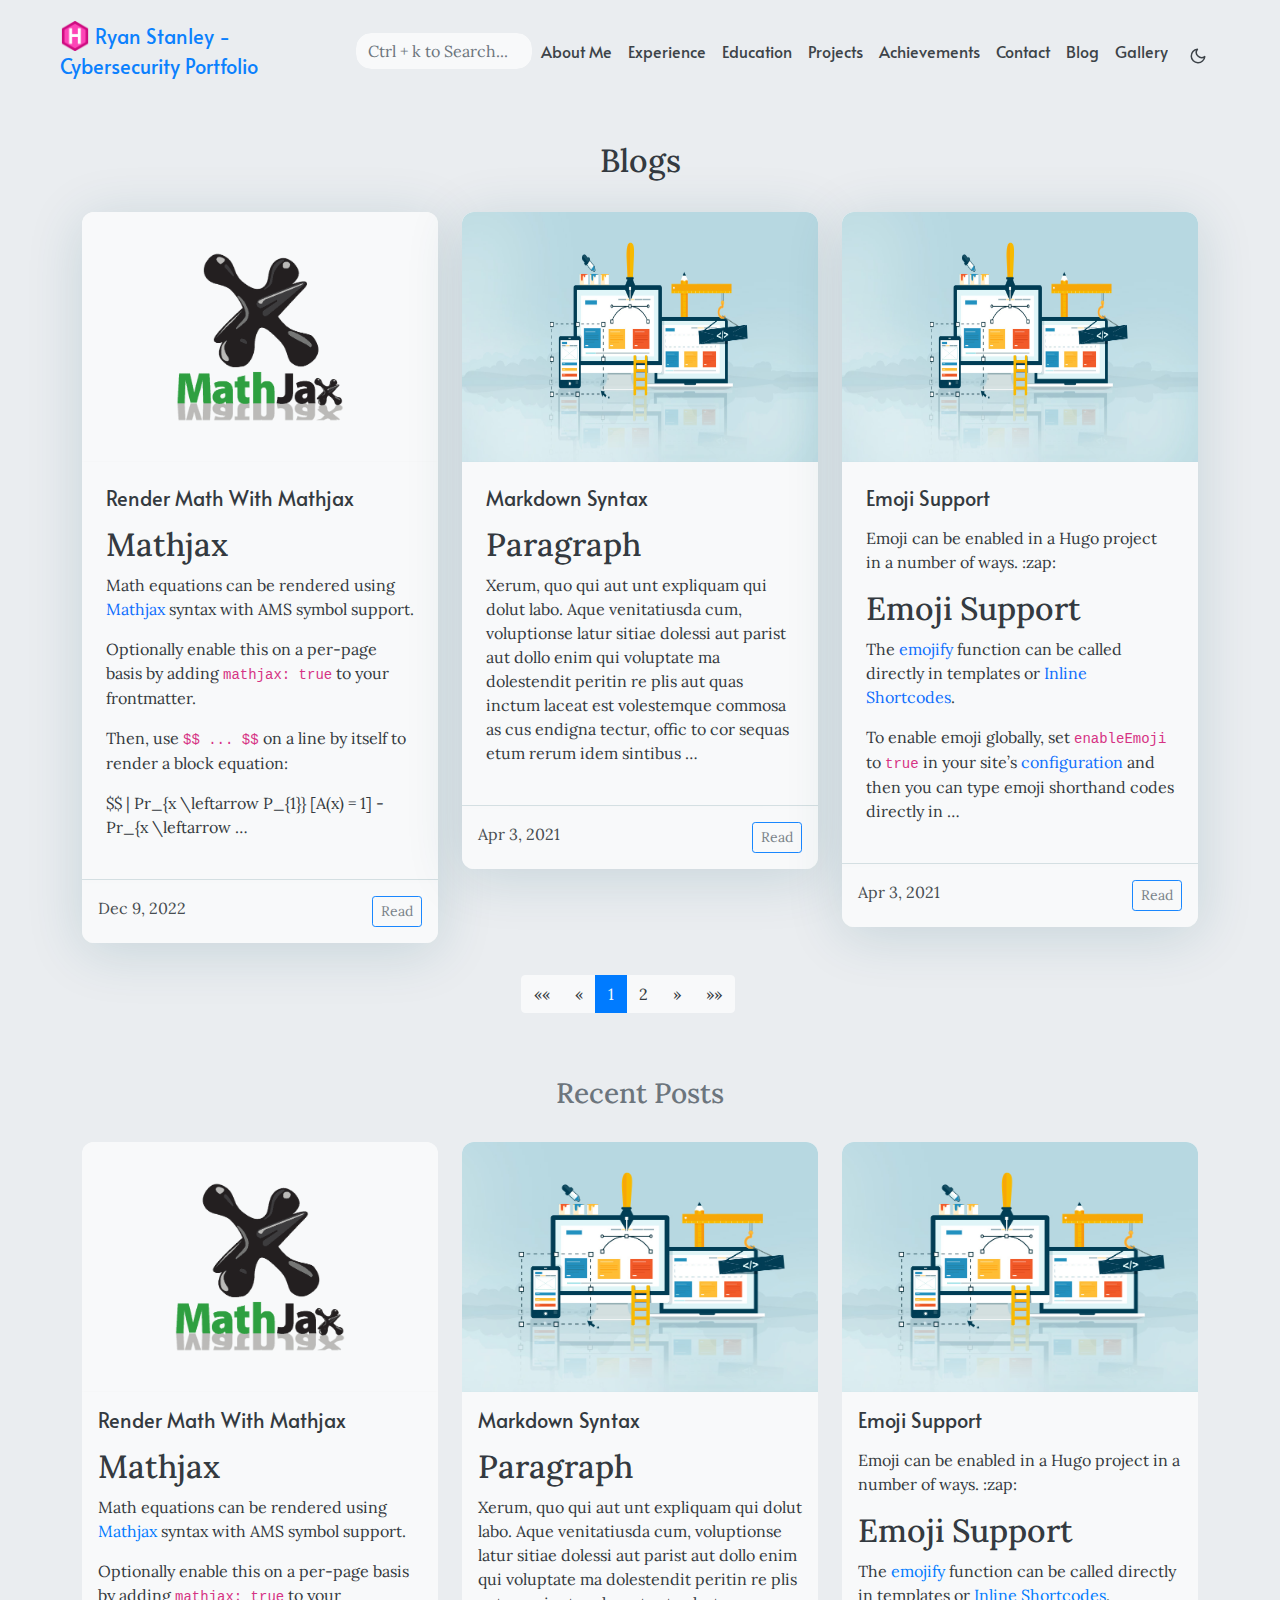
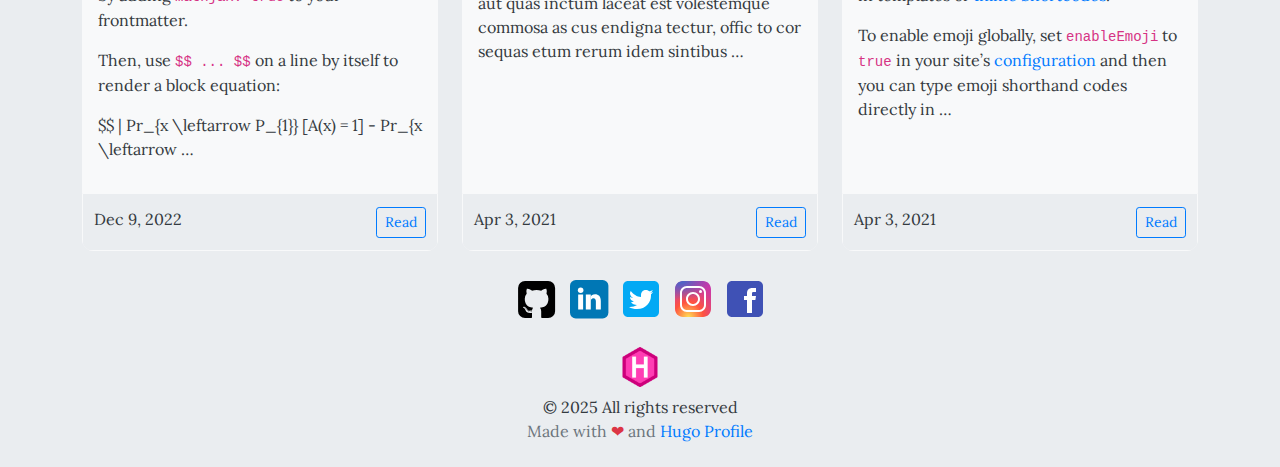
==== blogs/index.html @ 2f45b4c3 "New Theme - Replace Toha with Hugo Profile" ====
<!DOCTYPE html>
<html lang="en">

<head><meta charset="UTF-8">
<meta name="viewport" content="width=device-width, initial-scale=1.0">
<meta http-equiv="X-UA-Compatible" content="ie=edge">
<meta http-equiv="Accept-CH" content="DPR, Viewport-Width, Width">
<link rel="icon" href=/fav.png type="image/gif">


<link rel="preconnect" href="https://fonts.googleapis.com">
<link rel="preconnect" href="https://fonts.gstatic.com" crossorigin>
<link rel="preload"
      as="style"
      href="https://fonts.googleapis.com/css2?family=Alata&family=Lora:ital,wght@0,400;0,500;0,600;0,700;1,400;1,500;1,600;1,700&family=Roboto:ital,wght@0,100;0,300;0,400;0,500;0,700;0,900;1,100;1,300;1,400;1,500;1,700;1,900&display=swap"
>
<link rel="stylesheet"
      href="https://fonts.googleapis.com/css2?family=Alata&family=Lora:ital,wght@0,400;0,500;0,600;0,700;1,400;1,500;1,600;1,700&family=Roboto:ital,wght@0,100;0,300;0,400;0,500;0,700;0,900;1,100;1,300;1,400;1,500;1,700;1,900&display=swap"
      media="print" onload="this.media='all'" />
<noscript>
  <link
          href="https://fonts.googleapis.com/css2?family=Alata&family=Lora:ital,wght@0,400;0,500;0,600;0,700;1,400;1,500;1,600;1,700&family=Roboto:ital,wght@0,100;0,300;0,400;0,500;0,700;0,900;1,100;1,300;1,400;1,500;1,700;1,900&display=swap"
          rel="stylesheet">
</noscript>


<link rel="stylesheet" href="/css/font.css" media="all">



<meta property="og:url" content="https://hugo-profile.netlify.app/blogs/">
  <meta property="og:site_name" content="Ryan Stanley - Cybersecurity Portfolio">
  <meta property="og:title" content="Blogs">
  <meta property="og:description" content="Text about my cool site">
  <meta property="og:locale" content="en_us">
  <meta property="og:type" content="website">


  <meta name="twitter:card" content="summary">
  <meta name="twitter:title" content="Blogs">
  <meta name="twitter:description" content="Text about my cool site">


<link rel="stylesheet" href="/bootstrap-5/css/bootstrap.min.css" media="all"><link rel="stylesheet" href="/css/header.css" media="all">
<link rel="stylesheet" href="/css/footer.css" media="all">


<link rel="stylesheet" href="/css/theme.css" media="all">

<style>
    :root {
        --text-color: #343a40;
        --text-secondary-color: #6c757d;
        --text-link-color: #007bff;
        --background-color: #eaedf0;
        --secondary-background-color: #64ffda1a;
        --primary-color: #007bff;
        --secondary-color: #f8f9fa;

         
        --text-color-dark: #e4e6eb;
        --text-secondary-color-dark: #b0b3b8;
        --text-link-color-dark: #ffffff;
        --background-color-dark: #18191a;
        --secondary-background-color-dark: #212529;
        --primary-color-dark: #ffffff;
        --secondary-color-dark: #212529;
    }
    body {
        font-size: 1rem;
        font-weight: 400;
        line-height: 1.5;
        text-align: left;
    }

    html {
        background-color: var(--background-color) !important;
    }

    body::-webkit-scrollbar {
        height: 0px;
        width: 8px;
        background-color: var(--background-color);
    }

    ::-webkit-scrollbar-track {
        border-radius: 1rem;
    }

    ::-webkit-scrollbar-thumb {
        border-radius: 1rem;
        background: #b0b0b0;
        outline: 1px solid var(--background-color);
    }

    #search-content::-webkit-scrollbar {
        width: .5em;
        height: .1em;
        background-color: var(--background-color);
    }
</style>



<meta name="description" content="Blogs of Ryan Stanley - Cybersecurity Portfolio">
<link rel="stylesheet" href="/css/list.css" media="all">


  
  

  <title>
Blogs | Ryan Stanley - Cybersecurity Portfolio

  </title>
</head>

<body class="light">
  
  
<script>
    let localStorageValue = localStorage.getItem("pref-theme");
    let mediaQuery = window.matchMedia('(prefers-color-scheme: dark)').matches;

    switch (localStorageValue) {
        case "dark":
            document.body.classList.add('dark');
            break;
        case "light":
            document.body.classList.remove('dark');
            break;
        default:
            if (mediaQuery) {
                document.body.classList.add('dark');
            }
            break;
    }
</script>




<script>
    var prevScrollPos = window.pageYOffset;
    window.addEventListener("scroll", function showHeaderOnScroll() {
        let profileHeaderElem = document.getElementById("profileHeader");
        let currentScrollPos = window.pageYOffset;
        let resetHeaderStyle = false;
        let showNavBarOnScrollUp =  true ;
        let showNavBar = showNavBarOnScrollUp ? prevScrollPos > currentScrollPos : currentScrollPos > 0;
        if (showNavBar) {
            profileHeaderElem.classList.add("showHeaderOnTop");
        } else {
            resetHeaderStyle = true;
        }
        if(currentScrollPos === 0) {
            resetHeaderStyle = true;
        }
        if(resetHeaderStyle) {
            profileHeaderElem.classList.remove("showHeaderOnTop");
        }
        prevScrollPos = currentScrollPos;
    });
</script>



<header id="profileHeader">
    <nav class="pt-3 navbar navbar-expand-lg animate">
        <div class="container-fluid mx-xs-2 mx-sm-5 mx-md-5 mx-lg-5">
            
            <a class="navbar-brand primary-font text-wrap" href="/">
                
                <img src="/fav.png" width="30" height="30"
                    class="d-inline-block align-top">
                Ryan Stanley - Cybersecurity Portfolio
                
            </a>

            
                <div>
                    <input id="search" autocomplete="off" class="form-control mr-sm-2 d-none d-md-block" placeholder='Ctrl &#43; k to Search...'
                        aria-label="Search" oninput="searchOnChange(event)">
                </div>
            

            
            <button class="navbar-toggler" type="button" data-bs-toggle="collapse" data-bs-target="#navbarContent"
                aria-controls="navbarContent" aria-expanded="false" aria-label="Toggle navigation">
                <svg aria-hidden="true" height="24" viewBox="0 0 16 16" version="1.1" width="24" data-view-component="true">
                    <path fill-rule="evenodd" d="M1 2.75A.75.75 0 011.75 2h12.5a.75.75 0 110 1.5H1.75A.75.75 0 011 2.75zm0 5A.75.75 0 011.75 7h12.5a.75.75 0 110 1.5H1.75A.75.75 0 011 7.75zM1.75 12a.75.75 0 100 1.5h12.5a.75.75 0 100-1.5H1.75z"></path>
                </svg>
            </button>

            
            <div class="collapse navbar-collapse text-wrap primary-font" id="navbarContent">
                <ul class="navbar-nav ms-auto text-center">
                    
                        <li class="nav-item navbar-text d-block d-md-none">
                            <div class="nav-link">
                                <input id="search" autocomplete="off" class="form-control mr-sm-2" placeholder='Ctrl &#43; k to Search...' aria-label="Search" oninput="searchOnChange(event)">
                            </div>
                        </li>
                    

                    
                    <li class="nav-item navbar-text">
                        <a class="nav-link" href="/#about" aria-label="about">
                            About Me
                        </a>
                    </li>
                    

                    
                    <li class="nav-item navbar-text">
                        <a class="nav-link" href="/#experience"
                            aria-label="experience">
                            Experience
                        </a>
                    </li>
                    

                    
                    <li class="nav-item navbar-text">
                        <a class="nav-link" href="/#education"
                            aria-label="education">
                            Education
                        </a>
                    </li>
                    

                    
                    <li class="nav-item navbar-text">
                        <a class="nav-link" href="/#projects"
                            aria-label="projects">
                            Projects
                        </a>
                    </li>
                    

                    
                    <li class="nav-item navbar-text">
                        <a class="nav-link" href="/#achievements"
                            aria-label="achievements">
                            Achievements
                        </a>
                    </li>
                    

                    
                    <li class="nav-item navbar-text">
                        <a class="nav-link" href="/#contact"
                            aria-label="contact">
                            Contact
                        </a>
                    </li>
                    

                    

                    
                    
                    
                    
                    <li class="nav-item navbar-text">
                        <a class="nav-link" href="/blogs" title="Blog posts">
                            
                            Blog
                        </a>
                    </li>
                    
                    
                    
                    
                    <li class="nav-item navbar-text">
                        <a class="nav-link" href="/gallery" title="Blog posts">
                            
                            Gallery
                        </a>
                    </li>
                    
                    

                    
                    <li class="nav-item navbar-text">
                        
                        <div class="text-center">
                            <button id="theme-toggle">
                                <svg id="moon" xmlns="http://www.w3.org/2000/svg" width="24" height="24" viewBox="0 0 24 24" fill="none" stroke="currentColor" stroke-width="2" stroke-linecap="round" stroke-linejoin="round">
                                    <path d="M21 12.79A9 9 0 1 1 11.21 3 7 7 0 0 0 21 12.79z"></path>
                                </svg>
                                <svg id="sun" xmlns="http://www.w3.org/2000/svg" width="24" height="24" viewBox="0 0 24 24" fill="none" stroke="currentColor" stroke-width="2" stroke-linecap="round" stroke-linejoin="round">
                                    <circle cx="12" cy="12" r="5"></circle>
                                    <line x1="12" y1="1" x2="12" y2="3"></line>
                                    <line x1="12" y1="21" x2="12" y2="23"></line>
                                    <line x1="4.22" y1="4.22" x2="5.64" y2="5.64"></line>
                                    <line x1="18.36" y1="18.36" x2="19.78" y2="19.78"></line>
                                    <line x1="1" y1="12" x2="3" y2="12"></line>
                                    <line x1="21" y1="12" x2="23" y2="12"></line>
                                    <line x1="4.22" y1="19.78" x2="5.64" y2="18.36"></line>
                                    <line x1="18.36" y1="5.64" x2="19.78" y2="4.22"></line>
                                </svg>
                            </button>
                        </div>
                    </li>
                    

                </ul>

            </div>
        </div>
    </nav>
</header>
<div id="content">
<div class="container pt-5" id="list-page">
    <h2 class="text-center pb-2">Blogs</h2>
    <div class="row">
        
        <div class="col-lg-4 col-md-6 my-3">
            <div class="card-columns">
                <div class="card h-100">
                    
                    <div class="card-header">
                        <a href="/blogs/math/">
                            <img src="/images/mathjax.png" class="card-img-top" alt="Render Math With Mathjax">
                        </a>
                    </div>
                    
                    <div class="card-body bg-transparent p-4 shadow-sm">
                        <a href="/blogs/math/" class="primary-font card-title">
                            <h5 class="card-title bg-transparent" title="Render Math With Mathjax">Render Math With Mathjax</h5>
                        </a>
                        <div class="card-text secondary-font">
                            <p><h2 id="mathjax">Mathjax</h2>
<p>Math equations can be rendered using <a href="https://www.mathjax.org">Mathjax</a> syntax with AMS symbol support.</p>
<p>Optionally enable this on a per-page basis by adding <code>mathjax: true</code> to your frontmatter.</p>
<p>Then, use <code>$$ ... $$</code> on a line by itself to render a block equation:</p>
<p>$$ | Pr_{x \leftarrow P_{1}} [A(x) = 1] - Pr_{x \leftarrow …</p></p>
                        </div>
                    </div>
                    <div class="mt-auto post-footer bg-transparent py-3">
                        <span class="float-start bg-transparent">Dec 9, 2022</span>
                        <a href="/blogs/math/" class="float-end btn btn-outline-info btn-sm">Read</a>
                    </div>
                </div>
            </div>
        </div>
        
        <div class="col-lg-4 col-md-6 my-3">
            <div class="card-columns">
                <div class="card h-100">
                    
                    <div class="card-header">
                        <a href="/blogs/markdown-syntax/">
                            <img src="/images/post.jpg" class="card-img-top" alt="Markdown Syntax">
                        </a>
                    </div>
                    
                    <div class="card-body bg-transparent p-4 shadow-sm">
                        <a href="/blogs/markdown-syntax/" class="primary-font card-title">
                            <h5 class="card-title bg-transparent" title="Markdown Syntax">Markdown Syntax</h5>
                        </a>
                        <div class="card-text secondary-font">
                            <p><h2 id="paragraph">Paragraph</h2>
<p>Xerum, quo qui aut unt expliquam qui dolut labo. Aque venitatiusda cum, voluptionse latur sitiae dolessi aut parist aut dollo enim qui voluptate ma dolestendit peritin re plis aut quas inctum laceat est volestemque commosa as cus endigna tectur, offic to cor sequas etum rerum idem sintibus …</p></p>
                        </div>
                    </div>
                    <div class="mt-auto post-footer bg-transparent py-3">
                        <span class="float-start bg-transparent">Apr 3, 2021</span>
                        <a href="/blogs/markdown-syntax/" class="float-end btn btn-outline-info btn-sm">Read</a>
                    </div>
                </div>
            </div>
        </div>
        
        <div class="col-lg-4 col-md-6 my-3">
            <div class="card-columns">
                <div class="card h-100">
                    
                    <div class="card-header">
                        <a href="/blogs/emoji-support/">
                            <img src="/images/post.jpg" class="card-img-top" alt="Emoji Support">
                        </a>
                    </div>
                    
                    <div class="card-body bg-transparent p-4 shadow-sm">
                        <a href="/blogs/emoji-support/" class="primary-font card-title">
                            <h5 class="card-title bg-transparent" title="Emoji Support">Emoji Support</h5>
                        </a>
                        <div class="card-text secondary-font">
                            <p><p>Emoji can be enabled in a Hugo project in a number of ways. :zap:</p>
<h2 id="emoji-support">Emoji Support</h2>
<p>The <a href="https://gohugo.io/functions/emojify/">emojify</a> function can be called directly in templates or <a href="https://gohugo.io/templates/shortcode-templates/#inline-shortcodes">Inline Shortcodes</a>.</p>
<p>To enable emoji globally, set <code>enableEmoji</code> to <code>true</code> in your site’s <a href="https://gohugo.io/getting-started/configuration/">configuration</a> and then you can type emoji shorthand codes directly in …</p></p>
                        </div>
                    </div>
                    <div class="mt-auto post-footer bg-transparent py-3">
                        <span class="float-start bg-transparent">Apr 3, 2021</span>
                        <a href="/blogs/emoji-support/" class="float-end btn btn-outline-info btn-sm">Read</a>
                    </div>
                </div>
            </div>
        </div>
        
        <div class="row justify-content-center">
            <div class="col-auto m-3">
                
    <ul class="pagination pagination-default">
      <li class="page-item disabled">
        <a aria-disabled="true" aria-label="First" class="page-link" role="button" tabindex="-1"><span aria-hidden="true">&laquo;&laquo;</span></a>
      </li>
      <li class="page-item disabled">
        <a aria-disabled="true" aria-label="Previous" class="page-link" role="button" tabindex="-1"><span aria-hidden="true">&laquo;</span></a>
      </li>
      <li class="page-item active">
        <a aria-current="page" aria-label="Page 1" class="page-link" role="button">1</a>
      </li>
      <li class="page-item">
        <a href="/blogs/page/2/" aria-label="Page 2" class="page-link" role="button">2</a>
      </li>
      <li class="page-item">
        <a href="/blogs/page/2/" aria-label="Next" class="page-link" role="button"><span aria-hidden="true">&raquo;</span></a>
      </li>
      <li class="page-item">
        <a href="/blogs/page/2/" aria-label="Last" class="page-link" role="button"><span aria-hidden="true">&raquo;&raquo;</span></a>
      </li>
    </ul>
            </div>
        </div>
    </div>
</div>

  </div><footer>
    
 
 
<div class="container py-3" id="recent-posts">
    
    
    <div class="h3 text-center text-secondary py-3">
        Recent Posts
    </div>
    <div class="row justify-content-center">
        
        <div class="col-lg-4 col-md-6 pt-2">
            <div class="card h-100">
                
                <div class="card-header">
                    <a href="/blogs/math/">
                        <img src="/images/mathjax.png" class="card-img-top" alt="Render Math With Mathjax">
                    </a>
                </div>
                
                <div class="card-body bg-transparent p-3 shadow-sm">
                    <a href="/blogs/math/" class="primary-font card-title">
                        <h5 class="card-title bg-transparent" title="Render Math With Mathjax">Render Math With Mathjax</h5>
                    </a>
                    <div class="card-text secondary-font">
                        <p><h2 id="mathjax">Mathjax</h2>
<p>Math equations can be rendered using <a href="https://www.mathjax.org">Mathjax</a> syntax with AMS symbol support.</p>
<p>Optionally enable this on a per-page basis by adding <code>mathjax: true</code> to your frontmatter.</p>
<p>Then, use <code>$$ ... $$</code> on a line by itself to render a block equation:</p>
<p>$$ | Pr_{x \leftarrow P_{1}} [A(x) = 1] - Pr_{x \leftarrow …</p></p>
                    </div>
                </div>
                <div class="mt-auto card-footer">
                    <span class="float-start">Dec 9, 2022</span>
                    <a href="/blogs/math/" class="float-end btn btn-outline-info btn-sm">Read</a>
                </div>
            </div>
        </div>
        
        <div class="col-lg-4 col-md-6 pt-2">
            <div class="card h-100">
                
                <div class="card-header">
                    <a href="/blogs/markdown-syntax/">
                        <img src="/images/post.jpg" class="card-img-top" alt="Markdown Syntax">
                    </a>
                </div>
                
                <div class="card-body bg-transparent p-3 shadow-sm">
                    <a href="/blogs/markdown-syntax/" class="primary-font card-title">
                        <h5 class="card-title bg-transparent" title="Markdown Syntax">Markdown Syntax</h5>
                    </a>
                    <div class="card-text secondary-font">
                        <p><h2 id="paragraph">Paragraph</h2>
<p>Xerum, quo qui aut unt expliquam qui dolut labo. Aque venitatiusda cum, voluptionse latur sitiae dolessi aut parist aut dollo enim qui voluptate ma dolestendit peritin re plis aut quas inctum laceat est volestemque commosa as cus endigna tectur, offic to cor sequas etum rerum idem sintibus …</p></p>
                    </div>
                </div>
                <div class="mt-auto card-footer">
                    <span class="float-start">Apr 3, 2021</span>
                    <a href="/blogs/markdown-syntax/" class="float-end btn btn-outline-info btn-sm">Read</a>
                </div>
            </div>
        </div>
        
        <div class="col-lg-4 col-md-6 pt-2">
            <div class="card h-100">
                
                <div class="card-header">
                    <a href="/blogs/emoji-support/">
                        <img src="/images/post.jpg" class="card-img-top" alt="Emoji Support">
                    </a>
                </div>
                
                <div class="card-body bg-transparent p-3 shadow-sm">
                    <a href="/blogs/emoji-support/" class="primary-font card-title">
                        <h5 class="card-title bg-transparent" title="Emoji Support">Emoji Support</h5>
                    </a>
                    <div class="card-text secondary-font">
                        <p><p>Emoji can be enabled in a Hugo project in a number of ways. :zap:</p>
<h2 id="emoji-support">Emoji Support</h2>
<p>The <a href="https://gohugo.io/functions/emojify/">emojify</a> function can be called directly in templates or <a href="https://gohugo.io/templates/shortcode-templates/#inline-shortcodes">Inline Shortcodes</a>.</p>
<p>To enable emoji globally, set <code>enableEmoji</code> to <code>true</code> in your site’s <a href="https://gohugo.io/getting-started/configuration/">configuration</a> and then you can type emoji shorthand codes directly in …</p></p>
                    </div>
                </div>
                <div class="mt-auto card-footer">
                    <span class="float-start">Apr 3, 2021</span>
                    <a href="/blogs/emoji-support/" class="float-end btn btn-outline-info btn-sm">Read</a>
                </div>
            </div>
        </div>
        
    </div>
</div>

<div class="text-center pt-2">
    
    <span class="px-1">
        <a href="https://github.com" aria-label="github">
            <svg xmlns="http://www.w3.org/2000/svg" width="2.7em" height="2.7em" viewBox="0 0 1792 1792">
                <path id="footer-socialNetworks-github-svg-path"
                    d="M522 1352q-8 9-20-3-13-11-4-19 8-9 20 3 12 11 4 19zm-42-61q9 12 0 19-8 6-17-7t0-18q9-7 17 6zm-61-60q-5 7-13 2-10-5-7-12 3-5 13-2 10 5 7 12zm31 34q-6 7-16-3-9-11-2-16 6-6 16 3 9 11 2 16zm129 112q-4 12-19 6-17-4-13-15t19-7q16 5 13 16zm63 5q0 11-16 11-17 2-17-11 0-11 16-11 17-2 17 11zm58-10q2 10-14 14t-18-8 14-15q16-2 18 9zm964-956v960q0 119-84.5 203.5t-203.5 84.5h-224q-16 0-24.5-1t-19.5-5-16-14.5-5-27.5v-239q0-97-52-142 57-6 102.5-18t94-39 81-66.5 53-105 20.5-150.5q0-121-79-206 37-91-8-204-28-9-81 11t-92 44l-38 24q-93-26-192-26t-192 26q-16-11-42.5-27t-83.5-38.5-86-13.5q-44 113-7 204-79 85-79 206 0 85 20.5 150t52.5 105 80.5 67 94 39 102.5 18q-40 36-49 103-21 10-45 15t-57 5-65.5-21.5-55.5-62.5q-19-32-48.5-52t-49.5-24l-20-3q-21 0-29 4.5t-5 11.5 9 14 13 12l7 5q22 10 43.5 38t31.5 51l10 23q13 38 44 61.5t67 30 69.5 7 55.5-3.5l23-4q0 38 .5 103t.5 68q0 22-11 33.5t-22 13-33 1.5h-224q-119 0-203.5-84.5t-84.5-203.5v-960q0-119 84.5-203.5t203.5-84.5h960q119 0 203.5 84.5t84.5 203.5z" />

                <metadata>
                    <rdf:RDF xmlns:rdf="http://www.w3.org/1999/02/22-rdf-syntax-ns#"
                        xmlns:rdfs="http://www.w3.org/2000/01/rdf-schema#" xmlns:dc="http://purl.org/dc/elements/1.1/">
                        <rdf:Description about="https://iconscout.com/legal#licenses"
                            dc:title="Github, Online, Project, Hosting, Square"
                            dc:description="Github, Online, Project, Hosting, Square" dc:publisher="Iconscout"
                            dc:date="2016-12-14" dc:format="image/svg+xml" dc:language="en">
                            <dc:creator>
                                <rdf:Bag>
                                    <rdf:li>Font Awesome</rdf:li>
                                </rdf:Bag>
                            </dc:creator>
                        </rdf:Description>
                    </rdf:RDF>
                </metadata>
            </svg>
        </a>
    </span>
    

    
    <span class="px-1">
        <a href="https://linkedin.com" aria-label="linkedin">
            <svg xmlns="http://www.w3.org/2000/svg" width='2.4em' height='2.4em' fill="#fff" aria-label="LinkedIn"
                viewBox="0 0 512 512">
                <rect width="512" height="512" fill="#0077b5" rx="15%" />
                <circle cx="142" cy="138" r="37" />
                <path stroke="#fff" stroke-width="66" d="M244 194v198M142 194v198" />
                <path d="M276 282c0-20 13-40 36-40 24 0 33 18 33 45v105h66V279c0-61-32-89-76-89-34 0-51 19-59 32" />
            </svg>
        </a>
    </span>
    

    
    <a href="https://twitter.com" aria-label="twitter">
        <svg xmlns="http://www.w3.org/2000/svg" viewBox="0 0 48 48" width="48px" height="48px">
            <path fill="#03a9f4"
                d="M42,37c0,2.762-2.239,5-5,5H11c-2.762,0-5-2.238-5-5V11c0-2.762,2.238-5,5-5h26c2.761,0,5,2.238,5,5 V37z" />
            <path fill="#fff"
                d="M36,17.12c-0.882,0.391-1.999,0.758-3,0.88c1.018-0.604,2.633-1.862,3-3 c-0.951,0.559-2.671,1.156-3.793,1.372C31.311,15.422,30.033,15,28.617,15C25.897,15,24,17.305,24,20v2c-4,0-7.9-3.047-10.327-6 c-0.427,0.721-0.667,1.565-0.667,2.457c0,1.819,1.671,3.665,2.994,4.543c-0.807-0.025-2.335-0.641-3-1c0,0.016,0,0.036,0,0.057 c0,2.367,1.661,3.974,3.912,4.422C16.501,26.592,16,27,14.072,27c0.626,1.935,3.773,2.958,5.928,3c-1.686,1.307-4.692,2-7,2 c-0.399,0-0.615,0.022-1-0.023C14.178,33.357,17.22,34,20,34c9.057,0,14-6.918,14-13.37c0-0.212-0.007-0.922-0.018-1.13 C34.95,18.818,35.342,18.104,36,17.12" />
        </svg>
    </a>
    

    
    <a href="https://instagram.com" aria-label="instagram">
        <svg xmlns="http://www.w3.org/2000/svg" viewBox="0 0 48 48" width="48px" height="48px">
            <radialGradient id="yOrnnhliCrdS2gy~4tD8ma" cx="19.38" cy="42.035" r="44.899"
                gradientUnits="userSpaceOnUse">
                <stop offset="0" stop-color="#fd5" />
                <stop offset=".328" stop-color="#ff543f" />
                <stop offset=".348" stop-color="#fc5245" />
                <stop offset=".504" stop-color="#e64771" />
                <stop offset=".643" stop-color="#d53e91" />
                <stop offset=".761" stop-color="#cc39a4" />
                <stop offset=".841" stop-color="#c837ab" />
            </radialGradient>
            <path fill="url(#yOrnnhliCrdS2gy~4tD8ma)"
                d="M34.017,41.99l-20,0.019c-4.4,0.004-8.003-3.592-8.008-7.992l-0.019-20	c-0.004-4.4,3.592-8.003,7.992-8.008l20-0.019c4.4-0.004,8.003,3.592,8.008,7.992l0.019,20	C42.014,38.383,38.417,41.986,34.017,41.99z" />
            <radialGradient id="yOrnnhliCrdS2gy~4tD8mb" cx="11.786" cy="5.54" r="29.813"
                gradientTransform="matrix(1 0 0 .6663 0 1.849)" gradientUnits="userSpaceOnUse">
                <stop offset="0" stop-color="#4168c9" />
                <stop offset=".999" stop-color="#4168c9" stop-opacity="0" />
            </radialGradient>
            <path fill="url(#yOrnnhliCrdS2gy~4tD8mb)"
                d="M34.017,41.99l-20,0.019c-4.4,0.004-8.003-3.592-8.008-7.992l-0.019-20	c-0.004-4.4,3.592-8.003,7.992-8.008l20-0.019c4.4-0.004,8.003,3.592,8.008,7.992l0.019,20	C42.014,38.383,38.417,41.986,34.017,41.99z" />
            <path fill="#fff"
                d="M24,31c-3.859,0-7-3.14-7-7s3.141-7,7-7s7,3.14,7,7S27.859,31,24,31z M24,19c-2.757,0-5,2.243-5,5	s2.243,5,5,5s5-2.243,5-5S26.757,19,24,19z" />
            <circle cx="31.5" cy="16.5" r="1.5" fill="#fff" />
            <path fill="#fff"
                d="M30,37H18c-3.859,0-7-3.14-7-7V18c0-3.86,3.141-7,7-7h12c3.859,0,7,3.14,7,7v12	C37,33.86,33.859,37,30,37z M18,13c-2.757,0-5,2.243-5,5v12c0,2.757,2.243,5,5,5h12c2.757,0,5-2.243,5-5V18c0-2.757-2.243-5-5-5H18z" />
        </svg>
    </a>
    

    
    <a href="https://facebook.com" aria-label="facebook">
        <svg xmlns="http://www.w3.org/2000/svg" viewBox="0 0 48 48" width="48px" height="48px">
            <path fill="#3F51B5"
                d="M42,37c0,2.762-2.238,5-5,5H11c-2.761,0-5-2.238-5-5V11c0-2.762,2.239-5,5-5h26c2.762,0,5,2.238,5,5V37z" />
            <path fill="#FFF"
                d="M34.368,25H31v13h-5V25h-3v-4h3v-2.41c0.002-3.508,1.459-5.59,5.592-5.59H35v4h-2.287C31.104,17,31,17.6,31,18.723V21h4L34.368,25z" />
        </svg>
    </a>
    
</div><div class="container py-4">
    <div class="row justify-content-center">
        <div class="col-md-4 text-center">
            
                <div class="pb-2">
                    <a href="https://hugo-profile.netlify.app/" title="Ryan Stanley - Cybersecurity Portfolio">
                        <img alt="Footer logo" src="/fav.png"
                            height="40px" width="40px">
                    </a>
                </div>
            
            &copy; 2025  All rights reserved
            <div class="text-secondary">
                Made with
                <span class="text-danger">
                    &#10084;
                </span>
                and
                <a href="https://github.com/gurusabarish/hugo-profile" target="_blank"
                    title="Designed and developed by gurusabarish">
                    Hugo Profile
                </a>
            </div>
        </div>
    </div>
</div>
</footer><script src="/bootstrap-5/js/bootstrap.bundle.min.js"></script>
<script>
    if (localStorage.getItem("pref-theme") === "dark") {
        document.body.classList.add('dark');
    } else if (localStorage.getItem("pref-theme") === "light") {
        document.body.classList.remove('dark')
    } else if (window.matchMedia && window.matchMedia('(prefers-color-scheme: dark)').matches) {
        document.body.classList.add('dark');
    }

</script>
<script>
    document.getElementById("theme-toggle").addEventListener("click", () => {
        if (document.body.className.includes("dark")) {
            document.body.classList.remove('dark');
            localStorage.setItem("pref-theme", 'light');
        } else {
            document.body.classList.add('dark');
            localStorage.setItem("pref-theme", 'dark');
        }
    })

    var tooltipTriggerList = [].slice.call(document.querySelectorAll('[data-bs-toggle="tooltip"]'))
    var tooltipList = tooltipTriggerList.map(function (tooltipTriggerEl) {
        return new bootstrap.Tooltip(tooltipTriggerEl)
    })

</script>


    <script src="/js/search.js"></script>











  <section id="search-content" class="py-2">
    <div class="container" id="search-results"></div>
  </section>
</body>

</html>
---- css/font.css ----
/* Default font for body */
body {
    font-family: "Lora", serif !important;
}

/* secondary font */
.secondary-font, #secondary-font {
    font-family: "Lora", serif;
}

/* primary font */
.primary-font, #primary-font {
    font-family: "Alata", sans-serif;
}

/* Default font */
.default-font, #default-font {
    font-family: "Roboto", sans-serif;
}
---- css/header.css ----
header {
    z-index: 10;
    position: relative;
    top: 0;
}

.showHeaderOnTop {
    box-shadow: 0px 8px 56px rgba(15, 80, 100, 0.16);
    top: 0;
    position: sticky;
}

header .navbar .navbar-nav a {
    color: var(--text-color) !important;
}

#theme-toggle {
    background-color: var(--background-color) !important;
    color: var(--text-color) !important;
}

.navbar-toggler {
    border: none;
    outline: none;
    color: var(--text-color);
}
.navbar-toggler svg {
    fill: currentColor;
    color: var(--text-color);
}
.navbar-toggler:focus {
    box-shadow: 0 0 0 .05em;
}
.navbar-text {
    font-size: 16px !important;
    opacity: 0.95;
    white-space: nowrap;
}
header .nav-link{
    transition: none !important;
}
.navbar-brand {
    color: var(--primary-color) !important;
    opacity: 0.95;
} 
.navbar .nav-link:hover {
    color: var(--primary-color) !important;
}
.nav-link.nav-link-sep:after {
    content: "|";
    color: var(--text-color) !important;
}

li > .dropdown-toggle:focus{
    color: var(--primary-color) !important;
}

.dropdown-menu {
    overflow: auto;
    /* z-index: 100; */
    background-color: var(--background-color) !important;
    border-color: var(--text-secondary-color) !important;
}

.dropdown-item:hover {
    background-color: var(--secondary-color) !important;
}

.dropdown-item:focus, .dropdown-item:active {
    background-color: var(--secondary-color) !important;
}

.dropdown-divider {
	border-top: 1px solid var(--lt-color-border-dark);
}

#search {
    border-radius: 1rem !important;
    background-color: var(--secondary-color);
    color: var(--text-color);
    border-color: var(--background-color) !important;
    transition: none;
}

#search:focus {
    box-shadow: 0 0 10px rgba(0, 0, 0, 0.2);
}
#search-content {
    -ms-scroll-chaining: none;
    scrollbar-width: none;
    display: none;
    border-radius: 1rem;
    box-shadow: 0 0 10px rgba(0,0,0,0.2);
    z-index: 9999;
    width: 10%;
    max-height: 350px;
    background-color: var(--secondary-color) !important;
    position: absolute;
    overflow: scroll;
}

#search-content::-webkit-scrollbar {
    display: none;
}

#search-results > .card {
    background-color: transparent !important;
    border: none;
    margin-bottom: 10px;
}

#search-results > .card :hover {
    border-radius: 1rem !important;
    background-color: var(--background-color) !important;
    transition: .2s;
}

#search-results .card a {
    opacity: 0.9;
    display: inline-block;
    text-decoration: none;
    color: var(--text-color) !important;
}

#search-results .card a:hover {
    color: var(--primary-color) !important;
}
---- css/footer.css ----
footer a h5 {
    color: var(--text-color) !important;
}

footer a {
  text-decoration: none;
  color: var(--text-link-color) !important;
}

footer a:hover {
  color: var(--primary-color) !important;
}

footer .card {
    background-color: var(--secondary-color) !important;
    border-radius: .75rem;
    cursor: context-menu;
    overflow: hidden;
    border: none;
}

footer .card:hover {
    transition: all 0.3s ease-out;
    box-shadow: 0px 8px 56px rgba(15, 80, 100, 0.16);
}

footer .card-text * {
    background-color: var(--secondary-color) !important;
}

footer .card-footer {
    background-color: var(--background-color) !important;
    padding: .8em .7em;
    border: 1px solid var(--secondary-color);
}

footer .card-footer a {
    color: var(--text-link-color) !important;
    border-color: var(--primary-color) !important;
    transition: none;
    background-color: var(--background-color) !important;
}

footer .card-footer a:hover {
    color: var(--primary-color) !important;
    opacity: 0.8;
}

footer .card-footer a:focus {
    box-shadow: none !important;
}

footer .card > .card-header {
    padding: 0 !important;
    border: none !important;
    background-color: var(--secondary-color) !important;
}

footer .card > .card-header .card-img-top {
    width: 100%;
    height: 250px !important;
    object-fit: cover;
    background-color: transparent !important;
}
---- css/theme.css ----
/* light mode */
.light > *{
    background-color: var(--background-color) !important;
    color: var(--text-color) !important;
}

.light > #footer-socialNetworks-github-svg-path{
    fill: none;
}

/* dark mode */
.dark {
    --background-color: var(--background-color-dark) !important;
    --secondary-background-color: var(--secondary-background-color-dark) !important;
    --text-color: var(--text-color-dark) !important;
    --text-secondary-color: var(--text-secondary-color-dark) !important;
    --text-link-color: var(--text-link-color-dark) !important;
    --primary-color: var(--primary-color-dark);
    --secondary-color: var(--secondary-color-dark);
}

.dark #footer-socialNetworks-github-svg-path{
    fill: #FFFFFF;
}

.text-secondary {
    color: var(--text-secondary-color) !important;
}

#theme-toggle:focus {
    outline: 0;
}

#theme-toggle svg {
    height: 18px;
}

button#theme-toggle {
    border: none;
    font-size: 26px;
    margin: auto 4px;
}

body.dark #moon {
    vertical-align: middle;
    display: none;
}

body:not(.dark) #sun {
    display: none;
}

body *::selection {
    color: var(--text-color) !important;
    background-color: var(--primary-color) !important;
}
---- css/list.css ----
#list-page .card {
    background-color: var(--secondary-color) !important;
    box-shadow: 0px 8px 56px rgba(15, 80, 100, 0.16);
    border-radius: .75rem;
    cursor: context-menu;
    overflow: hidden;
    border: none;
}

#list-page .card a {
    text-decoration: none;
}

#list-page .card a h5 {
    color: var(--text-color) !important;
}

#list-page .card:hover {
    transition: all 0.3s ease-out;
    transform: translateY(-7px);
}

#list-page .card-text * {
    background-color: var(--secondary-color) !important;
}

#list-page .post-footer {
    padding: .5rem 1rem;
    background-color: var(--secondary-color) !important;
    color: var(--text-color) !important;
    border-top: 1px solid rgba(15, 80, 100, 0.16);
    opacity: 0.9;
}

#list-page .post-footer a {
    background-color: var(--secondary-color) !important;
    color: var(--text-secondary-color) !important;
    border-color: var(--primary-color) !important;
    transition: none;
}

#list-page .post-footer a:focus {
    box-shadow: none !important;
}

#list-page .post-footer a:hover {
    color: var(--primary-color) !important;
}

#list-page .card > .card-header {
    padding: 0 !important;
    border: none !important;
    background-color: var(--secondary-color) !important;
}

#list-page .card > .card-header .card-img-top {
    width: 100%;
    height: 250px !important;
    background-color: transparent !important;
}

/* pagination */
#list-page ul li a {
    transition: none;
    border-color: var(--secondary-color);
    background-color: var(--secondary-color) !important;
    color: var(--text-color) !important;
}

#list-page ul li a:focus {
    box-shadow: none;
}

#list-page .page-item.active .page-link {
    border-color: var(--primary-color);
    background-color: var(--primary-color) !important;
    color: var(--secondary-color) !important;
}
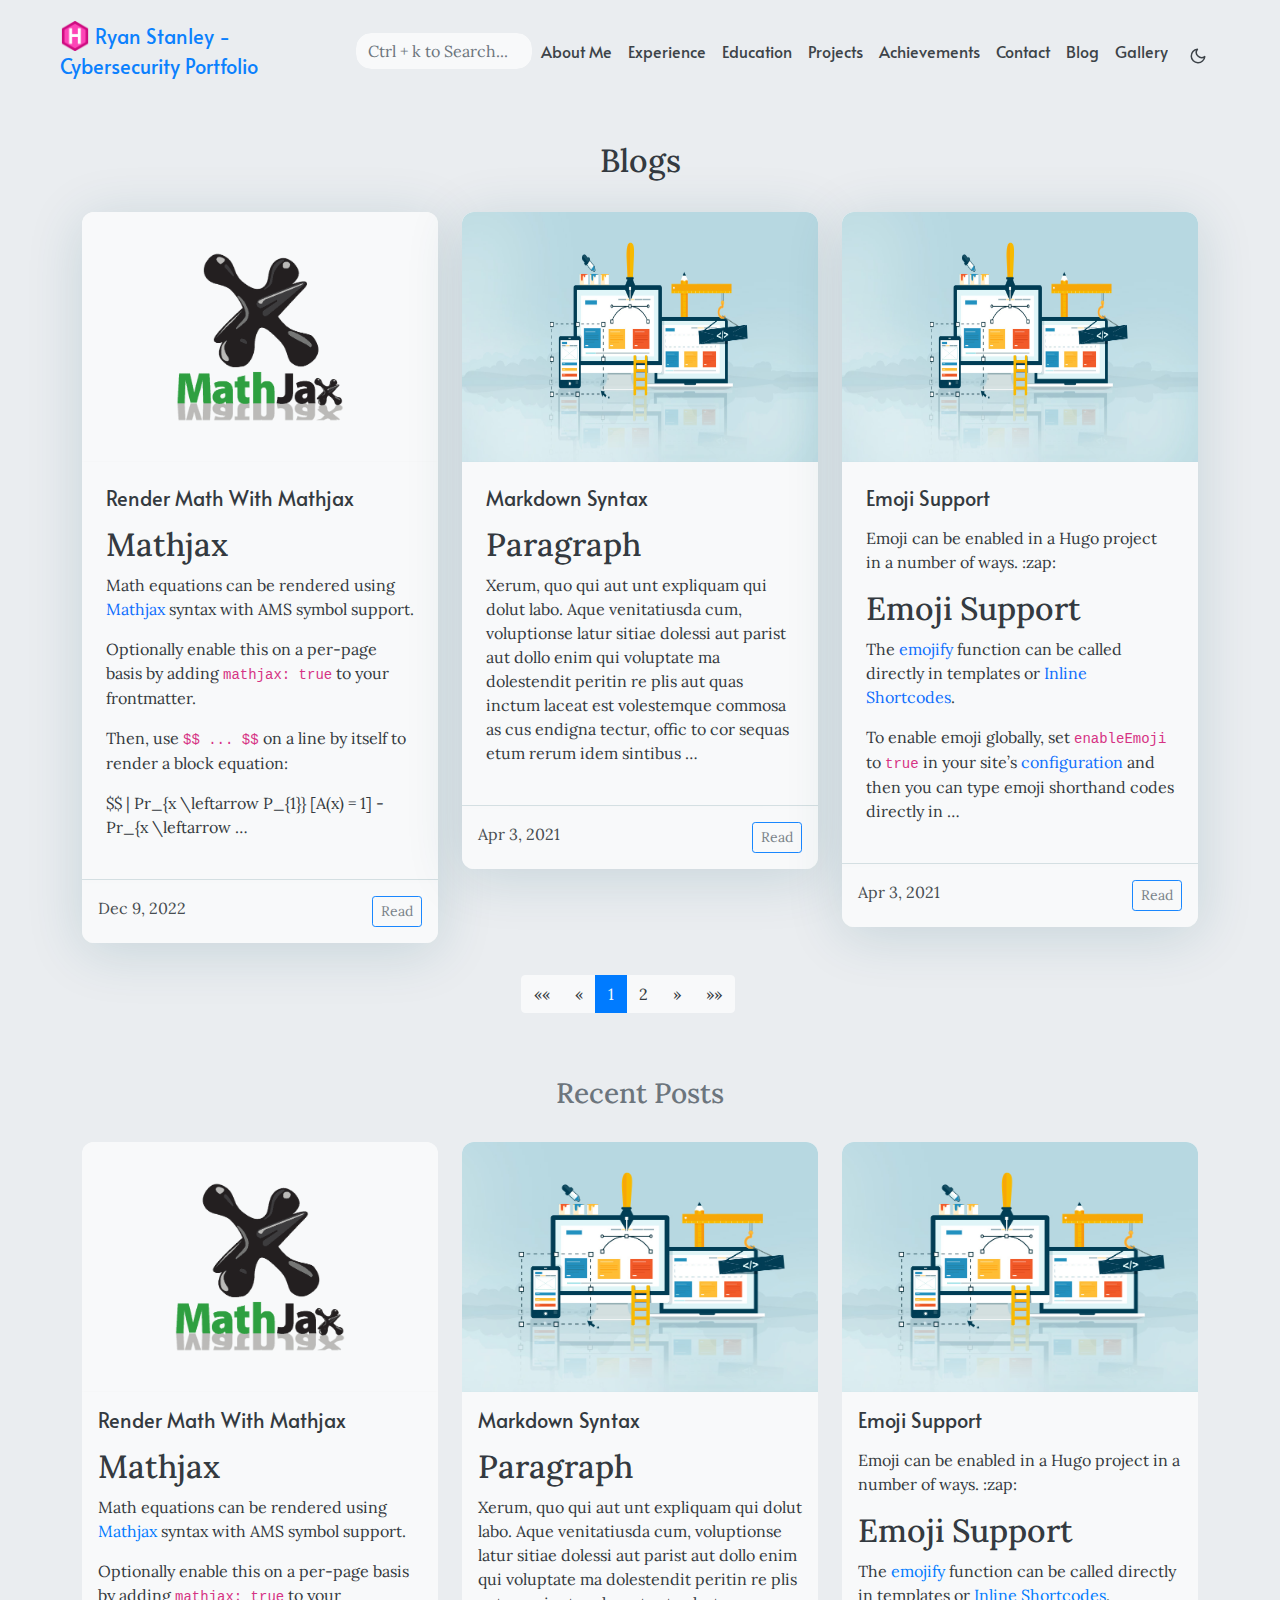
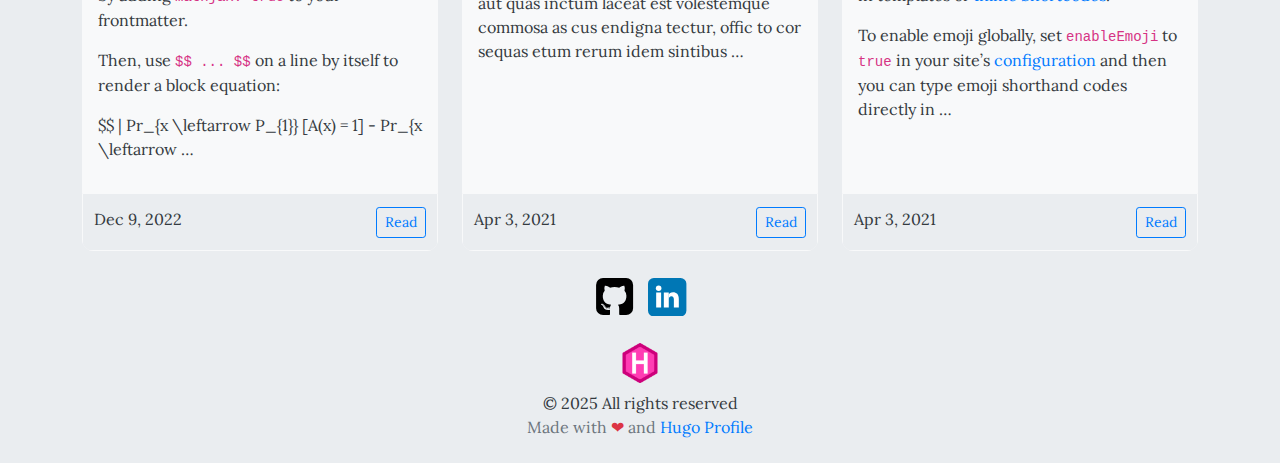
==== commit fd586769: "changes to the links" ====
--- a/blogs/index.html
+++ b/blogs/index.html
@@ -528,7 +528,7 @@
 <div class="text-center pt-2">
     
     <span class="px-1">
-        <a href="https://github.com" aria-label="github">
+        <a href="https://github.com/ryanstanley-tech" aria-label="github">
             <svg xmlns="http://www.w3.org/2000/svg" width="2.7em" height="2.7em" viewBox="0 0 1792 1792">
                 <path id="footer-socialNetworks-github-svg-path"
                     d="M522 1352q-8 9-20-3-13-11-4-19 8-9 20 3 12 11 4 19zm-42-61q9 12 0 19-8 6-17-7t0-18q9-7 17 6zm-61-60q-5 7-13 2-10-5-7-12 3-5 13-2 10 5 7 12zm31 34q-6 7-16-3-9-11-2-16 6-6 16 3 9 11 2 16zm129 112q-4 12-19 6-17-4-13-15t19-7q16 5 13 16zm63 5q0 11-16 11-17 2-17-11 0-11 16-11 17-2 17 11zm58-10q2 10-14 14t-18-8 14-15q16-2 18 9zm964-956v960q0 119-84.5 203.5t-203.5 84.5h-224q-16 0-24.5-1t-19.5-5-16-14.5-5-27.5v-239q0-97-52-142 57-6 102.5-18t94-39 81-66.5 53-105 20.5-150.5q0-121-79-206 37-91-8-204-28-9-81 11t-92 44l-38 24q-93-26-192-26t-192 26q-16-11-42.5-27t-83.5-38.5-86-13.5q-44 113-7 204-79 85-79 206 0 85 20.5 150t52.5 105 80.5 67 94 39 102.5 18q-40 36-49 103-21 10-45 15t-57 5-65.5-21.5-55.5-62.5q-19-32-48.5-52t-49.5-24l-20-3q-21 0-29 4.5t-5 11.5 9 14 13 12l7 5q22 10 43.5 38t31.5 51l10 23q13 38 44 61.5t67 30 69.5 7 55.5-3.5l23-4q0 38 .5 103t.5 68q0 22-11 33.5t-22 13-33 1.5h-224q-119 0-203.5-84.5t-84.5-203.5v-960q0-119 84.5-203.5t203.5-84.5h960q119 0 203.5 84.5t84.5 203.5z" />
@@ -555,7 +555,7 @@
 
     
     <span class="px-1">
-        <a href="https://linkedin.com" aria-label="linkedin">
+        <a href="https://www.linkedin.com/in/ryanstanley-tech/" aria-label="linkedin">
             <svg xmlns="http://www.w3.org/2000/svg" width='2.4em' height='2.4em' fill="#fff" aria-label="LinkedIn"
                 viewBox="0 0 512 512">
                 <rect width="512" height="512" fill="#0077b5" rx="15%" />
@@ -568,56 +568,9 @@
     
 
     
-    <a href="https://twitter.com" aria-label="twitter">
-        <svg xmlns="http://www.w3.org/2000/svg" viewBox="0 0 48 48" width="48px" height="48px">
-            <path fill="#03a9f4"
-                d="M42,37c0,2.762-2.239,5-5,5H11c-2.762,0-5-2.238-5-5V11c0-2.762,2.238-5,5-5h26c2.761,0,5,2.238,5,5 V37z" />
-            <path fill="#fff"
-                d="M36,17.12c-0.882,0.391-1.999,0.758-3,0.88c1.018-0.604,2.633-1.862,3-3 c-0.951,0.559-2.671,1.156-3.793,1.372C31.311,15.422,30.033,15,28.617,15C25.897,15,24,17.305,24,20v2c-4,0-7.9-3.047-10.327-6 c-0.427,0.721-0.667,1.565-0.667,2.457c0,1.819,1.671,3.665,2.994,4.543c-0.807-0.025-2.335-0.641-3-1c0,0.016,0,0.036,0,0.057 c0,2.367,1.661,3.974,3.912,4.422C16.501,26.592,16,27,14.072,27c0.626,1.935,3.773,2.958,5.928,3c-1.686,1.307-4.692,2-7,2 c-0.399,0-0.615,0.022-1-0.023C14.178,33.357,17.22,34,20,34c9.057,0,14-6.918,14-13.37c0-0.212-0.007-0.922-0.018-1.13 C34.95,18.818,35.342,18.104,36,17.12" />
-        </svg>
-    </a>
-    
-
-    
-    <a href="https://instagram.com" aria-label="instagram">
-        <svg xmlns="http://www.w3.org/2000/svg" viewBox="0 0 48 48" width="48px" height="48px">
-            <radialGradient id="yOrnnhliCrdS2gy~4tD8ma" cx="19.38" cy="42.035" r="44.899"
-                gradientUnits="userSpaceOnUse">
-                <stop offset="0" stop-color="#fd5" />
-                <stop offset=".328" stop-color="#ff543f" />
-                <stop offset=".348" stop-color="#fc5245" />
-                <stop offset=".504" stop-color="#e64771" />
-                <stop offset=".643" stop-color="#d53e91" />
-                <stop offset=".761" stop-color="#cc39a4" />
-                <stop offset=".841" stop-color="#c837ab" />
-            </radialGradient>
-            <path fill="url(#yOrnnhliCrdS2gy~4tD8ma)"
-                d="M34.017,41.99l-20,0.019c-4.4,0.004-8.003-3.592-8.008-7.992l-0.019-20	c-0.004-4.4,3.592-8.003,7.992-8.008l20-0.019c4.4-0.004,8.003,3.592,8.008,7.992l0.019,20	C42.014,38.383,38.417,41.986,34.017,41.99z" />
-            <radialGradient id="yOrnnhliCrdS2gy~4tD8mb" cx="11.786" cy="5.54" r="29.813"
-                gradientTransform="matrix(1 0 0 .6663 0 1.849)" gradientUnits="userSpaceOnUse">
-                <stop offset="0" stop-color="#4168c9" />
-                <stop offset=".999" stop-color="#4168c9" stop-opacity="0" />
-            </radialGradient>
-            <path fill="url(#yOrnnhliCrdS2gy~4tD8mb)"
-                d="M34.017,41.99l-20,0.019c-4.4,0.004-8.003-3.592-8.008-7.992l-0.019-20	c-0.004-4.4,3.592-8.003,7.992-8.008l20-0.019c4.4-0.004,8.003,3.592,8.008,7.992l0.019,20	C42.014,38.383,38.417,41.986,34.017,41.99z" />
-            <path fill="#fff"
-                d="M24,31c-3.859,0-7-3.14-7-7s3.141-7,7-7s7,3.14,7,7S27.859,31,24,31z M24,19c-2.757,0-5,2.243-5,5	s2.243,5,5,5s5-2.243,5-5S26.757,19,24,19z" />
-            <circle cx="31.5" cy="16.5" r="1.5" fill="#fff" />
-            <path fill="#fff"
-                d="M30,37H18c-3.859,0-7-3.14-7-7V18c0-3.86,3.141-7,7-7h12c3.859,0,7,3.14,7,7v12	C37,33.86,33.859,37,30,37z M18,13c-2.757,0-5,2.243-5,5v12c0,2.757,2.243,5,5,5h12c2.757,0,5-2.243,5-5V18c0-2.757-2.243-5-5-5H18z" />
-        </svg>
-    </a>
-    
-
-    
-    <a href="https://facebook.com" aria-label="facebook">
-        <svg xmlns="http://www.w3.org/2000/svg" viewBox="0 0 48 48" width="48px" height="48px">
-            <path fill="#3F51B5"
-                d="M42,37c0,2.762-2.238,5-5,5H11c-2.761,0-5-2.238-5-5V11c0-2.762,2.239-5,5-5h26c2.762,0,5,2.238,5,5V37z" />
-            <path fill="#FFF"
-                d="M34.368,25H31v13h-5V25h-3v-4h3v-2.41c0.002-3.508,1.459-5.59,5.592-5.59H35v4h-2.287C31.104,17,31,17.6,31,18.723V21h4L34.368,25z" />
-        </svg>
-    </a>
+
+    
+
     
 </div><div class="container py-4">
     <div class="row justify-content-center">
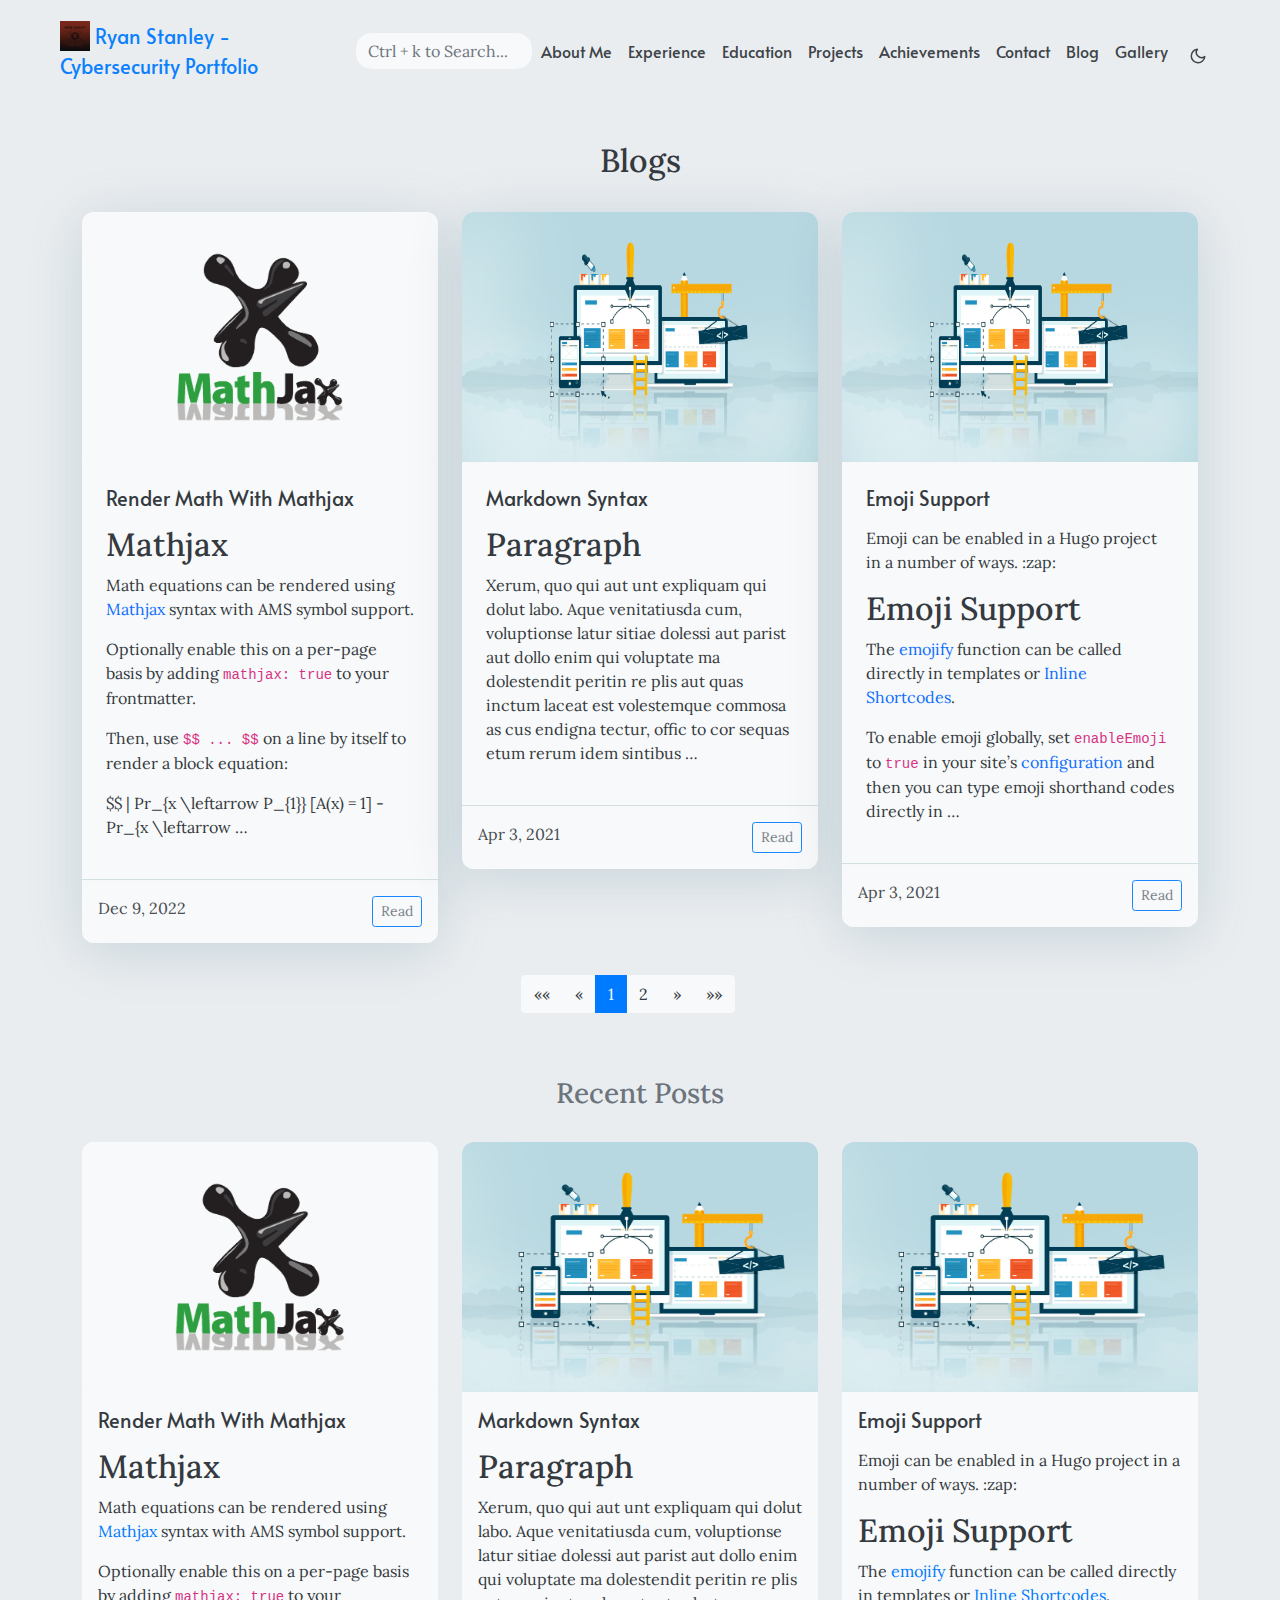
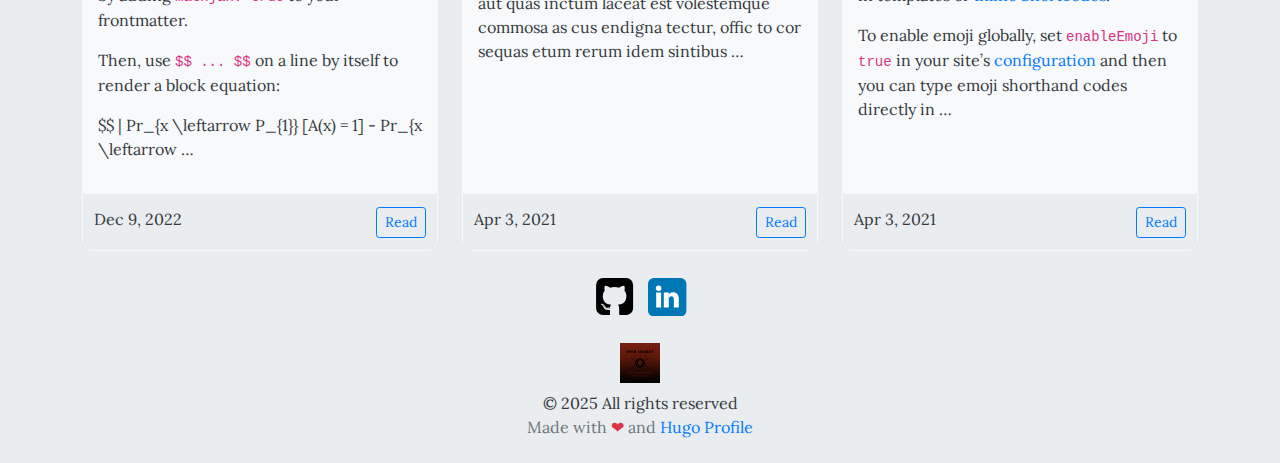
==== commit 50c02a30: "favicon change, other image changes, 1 icon change" ====
--- a/blogs/index.html
+++ b/blogs/index.html
@@ -31,14 +31,14 @@
 <meta property="og:url" content="https://hugo-profile.netlify.app/blogs/">
   <meta property="og:site_name" content="Ryan Stanley - Cybersecurity Portfolio">
   <meta property="og:title" content="Blogs">
-  <meta property="og:description" content="Text about my cool site">
+  <meta property="og:description" content="I&#39;m a Red Team Security Professional">
   <meta property="og:locale" content="en_us">
   <meta property="og:type" content="website">
 
 
   <meta name="twitter:card" content="summary">
   <meta name="twitter:title" content="Blogs">
-  <meta name="twitter:description" content="Text about my cool site">
+  <meta name="twitter:description" content="I&#39;m a Red Team Security Professional">
 
 
 <link rel="stylesheet" href="/bootstrap-5/css/bootstrap.min.css" media="all"><link rel="stylesheet" href="/css/header.css" media="all">
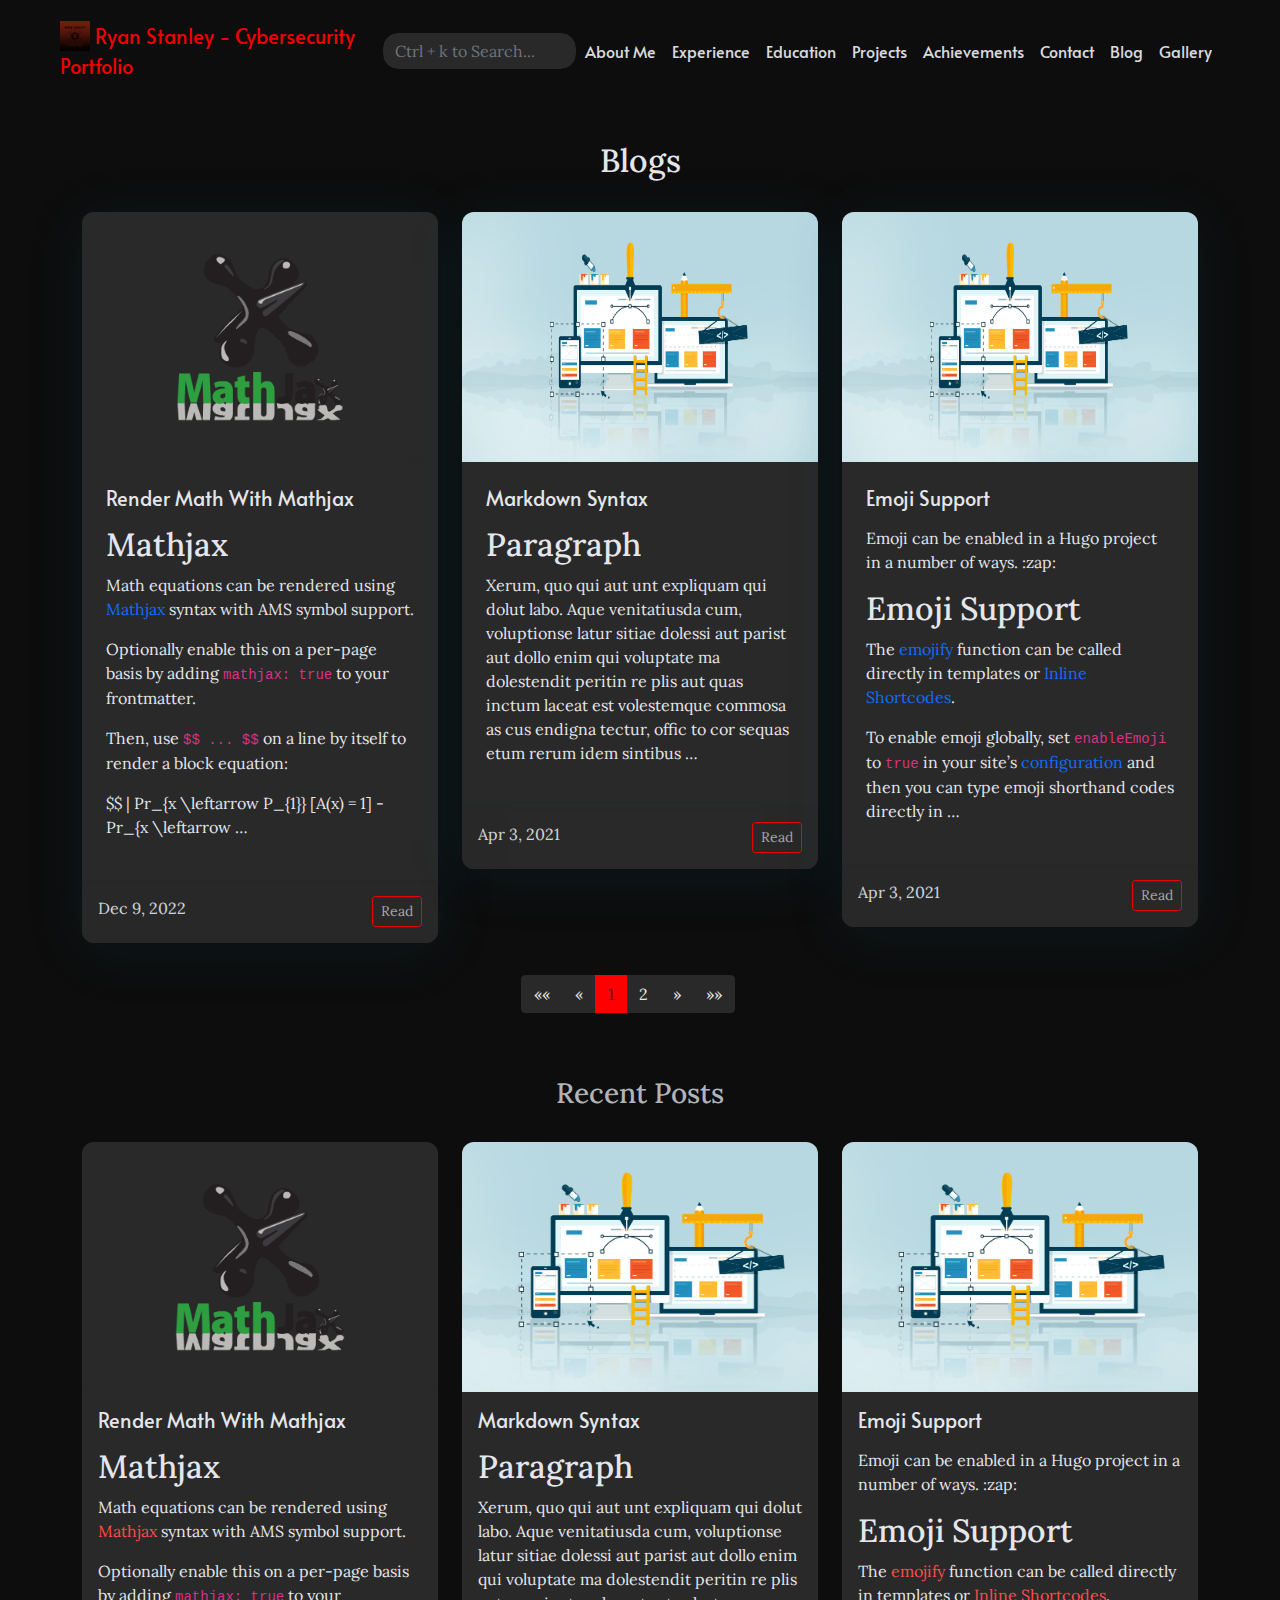
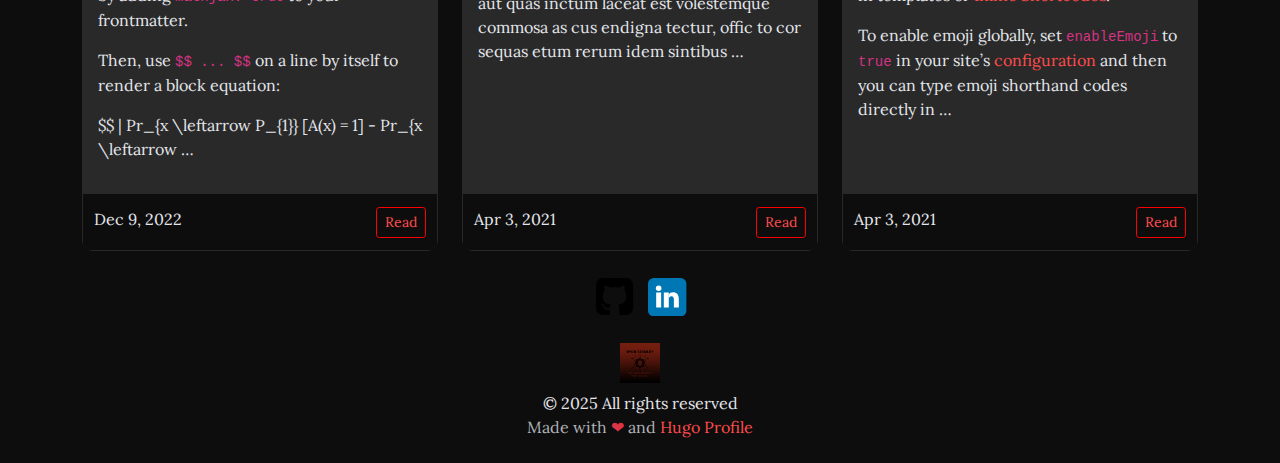
==== commit 4eee8695: "site theme color redo" ====
--- a/blogs/index.html
+++ b/blogs/index.html
@@ -49,22 +49,22 @@
 
 <style>
     :root {
-        --text-color: #343a40;
-        --text-secondary-color: #6c757d;
-        --text-link-color: #007bff;
-        --background-color: #eaedf0;
-        --secondary-background-color: #64ffda1a;
-        --primary-color: #007bff;
-        --secondary-color: #f8f9fa;
+        --text-color: #e4e6eb;
+        --text-secondary-color: #b0b3b8;
+        --text-link-color: #ff4c4c;
+        --background-color: #0d0d0d;
+        --secondary-background-color: #1a1a1a;
+        --primary-color: #ff0000;
+        --secondary-color: #292929;
 
          
         --text-color-dark: #e4e6eb;
         --text-secondary-color-dark: #b0b3b8;
-        --text-link-color-dark: #ffffff;
-        --background-color-dark: #18191a;
-        --secondary-background-color-dark: #212529;
-        --primary-color-dark: #ffffff;
-        --secondary-color-dark: #212529;
+        --text-link-color-dark: #ff4c4c;
+        --background-color-dark: #0d0d0d;
+        --secondary-background-color-dark: #1a1a1a;
+        --primary-color-dark: #ff0000;
+        --secondary-color-dark: #292929;
     }
     body {
         font-size: 1rem;
@@ -282,28 +282,6 @@
                     
 
                     
-                    <li class="nav-item navbar-text">
-                        
-                        <div class="text-center">
-                            <button id="theme-toggle">
-                                <svg id="moon" xmlns="http://www.w3.org/2000/svg" width="24" height="24" viewBox="0 0 24 24" fill="none" stroke="currentColor" stroke-width="2" stroke-linecap="round" stroke-linejoin="round">
-                                    <path d="M21 12.79A9 9 0 1 1 11.21 3 7 7 0 0 0 21 12.79z"></path>
-                                </svg>
-                                <svg id="sun" xmlns="http://www.w3.org/2000/svg" width="24" height="24" viewBox="0 0 24 24" fill="none" stroke="currentColor" stroke-width="2" stroke-linecap="round" stroke-linejoin="round">
-                                    <circle cx="12" cy="12" r="5"></circle>
-                                    <line x1="12" y1="1" x2="12" y2="3"></line>
-                                    <line x1="12" y1="21" x2="12" y2="23"></line>
-                                    <line x1="4.22" y1="4.22" x2="5.64" y2="5.64"></line>
-                                    <line x1="18.36" y1="18.36" x2="19.78" y2="19.78"></line>
-                                    <line x1="1" y1="12" x2="3" y2="12"></line>
-                                    <line x1="21" y1="12" x2="23" y2="12"></line>
-                                    <line x1="4.22" y1="19.78" x2="5.64" y2="18.36"></line>
-                                    <line x1="18.36" y1="5.64" x2="19.78" y2="4.22"></line>
-                                </svg>
-                            </button>
-                        </div>
-                    </li>
-                    
 
                 </ul>
 
@@ -609,23 +587,6 @@
     }
 
 </script>
-<script>
-    document.getElementById("theme-toggle").addEventListener("click", () => {
-        if (document.body.className.includes("dark")) {
-            document.body.classList.remove('dark');
-            localStorage.setItem("pref-theme", 'light');
-        } else {
-            document.body.classList.add('dark');
-            localStorage.setItem("pref-theme", 'dark');
-        }
-    })
-
-    var tooltipTriggerList = [].slice.call(document.querySelectorAll('[data-bs-toggle="tooltip"]'))
-    var tooltipList = tooltipTriggerList.map(function (tooltipTriggerEl) {
-        return new bootstrap.Tooltip(tooltipTriggerEl)
-    })
-
-</script>
 
 
     <script src="/js/search.js"></script>
